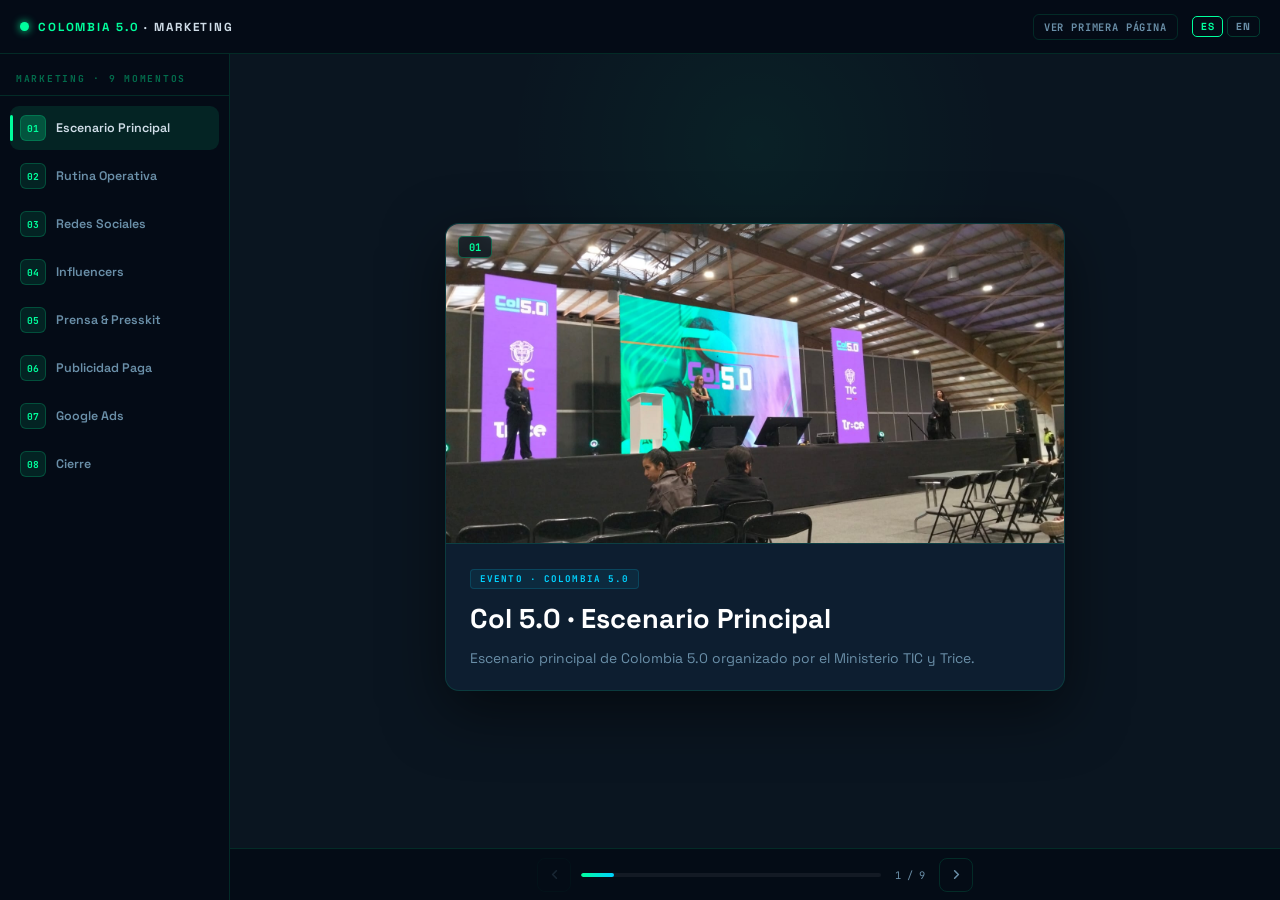
==== segunda.html @ 2297a35d "cambios realizados en la primera y segunda página, se agregaron enlaces para navegar entre ellas y s" ====
<!DOCTYPE html>
<html lang="es">
<head>
  <meta charset="UTF-8">
  <meta name="viewport" content="width=device-width, initial-scale=1.0">
  <title>Marketing de videojuegos 5.0</title>
  <link rel="preconnect" href="https://fonts.googleapis.com">
  <link rel="preconnect" href="https://fonts.gstatic.com" crossorigin>
  <link href="https://fonts.googleapis.com/css2?family=Space+Grotesk:wght@400;500;600;700;800&family=JetBrains+Mono:wght@400;700&display=swap" rel="stylesheet">
  <link rel="stylesheet" href="css/segunda.pagina.css">
</head>
<body>

<!-- TOP BAR -->
<header class="top-bar">
  <div style="display:flex;align-items:center;gap:12px;">
    <button class="burger" id="burger" aria-label="Menú">
      <span></span><span></span><span></span>
    </button>
    <div class="brand">
      <div class="brand-dot"></div>
      <span class="brand-txt"><em>Colombia 5.0</em> · Marketing</span>
    </div>
  </div>
  <div style="display:flex;align-items:center;gap:14px;">
    <a href="index.html" class="back-link" data-es="← Temas" data-en="← Topics"> ver primera página</a>
    <div class="lang-toggle">
      <button id="btn-es" class="active" onclick="setLang('es')">ES</button>
      <button id="btn-en" onclick="setLang('en')">EN</button>
    </div>
  </div>
</header>

<div class="layout">

  <!-- SIDEBAR -->
  <aside class="sidebar" id="sidebar">
    <div class="sidebar-header" data-es="Marketing · 9 momentos" data-en="Marketing · 9 moments">Marketing · 9 momentos</div>
    <ul class="nav-list">
      <li class="nav-item"><div class="nav-link active" onclick="goTo(0)" data-idx="0"><span class="nav-num">01</span><span class="nav-label" data-es="Escenario Principal" data-en="Main Stage">Escenario Principal</span></div></li>
      <li class="nav-item"><div class="nav-link" onclick="goTo(1)" data-idx="1"><span class="nav-num">02</span><span class="nav-label" data-es="Rutina Operativa" data-en="Operational Routine">Rutina Operativa</span></div></li>
      <li class="nav-item"><div class="nav-link" onclick="goTo(2)" data-idx="2"><span class="nav-num">03</span><span class="nav-label" data-es="Redes Sociales" data-en="Social Media">Redes Sociales</span></div></li>
      <li class="nav-item"><div class="nav-link" onclick="goTo(3)" data-idx="3"><span class="nav-num">04</span><span class="nav-label">Influencers</span></div></li>
      <li class="nav-item"><div class="nav-link" onclick="goTo(4)" data-idx="4"><span class="nav-num">05</span><span class="nav-label" data-es="Prensa & Presskit" data-en="Press & Presskit">Prensa & Presskit</span></div></li>
      <li class="nav-item"><div class="nav-link" onclick="goTo(5)" data-idx="5"><span class="nav-num">06</span><span class="nav-label" data-es="Publicidad Paga" data-en="Paid Advertising">Publicidad Paga</span></div></li>
      <li class="nav-item"><div class="nav-link" onclick="goTo(6)" data-idx="6"><span class="nav-num">07</span><span class="nav-label">Google Ads</span></div></li>
      <li class="nav-item"><div class="nav-link" onclick="goTo(8)" data-idx="8"><span class="nav-num">08</span><span class="nav-label" data-es="Cierre" data-en="Closing">Cierre</span></div></li>
    </ul>
  </aside>

  <div class="sidebar-overlay" id="overlay" onclick="closeSidebar()"></div>

  <!-- CONTENT -->
  <div class="content">

    <!-- ── 01 Escenario Principal ── -->
    <div class="slide active" id="slide-0">
      <div class="slide-card">
        <div class="img-slot" id="slot-0">
          <span class="slide-badge">01</span>
        <img src="img/Escenario Principal.jpeg"alt="Escenario Principal" onerror="imgErr(this)" style="width:100%;height:100%;object-fit:cover;display:block;transition:transform .5s ease;">
          </a>
          <div class="img-placeholder" id="ph-0" style="display:none">
            <svg viewBox="0 0 24 24" fill="none" stroke="currentColor" stroke-width="1.5"><rect x="3" y="3" width="18" height="18" rx="3"/><circle cx="8.5" cy="8.5" r="1.5"/><polyline points="21 15 16 10 5 21"/></svg>
            <span data-es="Imagen no disponible" data-en="Image unavailable">Imagen no disponible</span>
          </div>
        </div>
        <div class="slide-body">
          <span class="slide-tag" data-es="Evento · Colombia 5.0" data-en="Event · Colombia 5.0">Evento · Colombia 5.0</span>
          <h2 data-es="Col 5.0 · Escenario Principal" data-en="Col 5.0 · Main Stage">Col 5.0 · Escenario Principal</h2>
          <p data-es="Escenario principal de Colombia 5.0 organizado por el Ministerio TIC y Trice." data-en="Main stage of Colombia 5.0 organized by the Ministry of ICT and Trice.">Escenario principal de Colombia 5.0 organizado por el Ministerio TIC y Trice.</p>
        </div>
      </div>
    </div>

    <!-- ── 02 Rutina Operativa ── -->
    <div class="slide" id="slide-1">
      <div class="slide-card">
        <div class="img-slot" id="slot-1">
          <span class="slide-badge">02</span>
          <img src="img/ruta.jpeg" alt="Rutina Operativa" onerror="imgErr(this)" style="width:100%;height:100%;object-fit:cover;display:block;transition:transform .5s ease;">
          </a>
          <div class="img-placeholder" id="ph-1" style="display:none">
            <svg viewBox="0 0 24 24" fill="none" stroke="currentColor" stroke-width="1.5"><rect x="3" y="3" width="18" height="18" rx="3"/><circle cx="8.5" cy="8.5" r="1.5"/><polyline points="21 15 16 10 5 21"/></svg>
            <span data-es="Imagen no disponible" data-en="Image unavailable">Imagen no disponible</span>
          </div>
        </div>
        <div class="slide-body">
          <span class="slide-tag" data-es="Estrategia · Marketing" data-en="Strategy · Marketing">Estrategia · Marketing</span>
          <h2 data-es="Rutina Operativa" data-en="Operational Routine">Rutina Operativa</h2>
          <p data-es="Organización, Bloqueo de Agenda y Bajar a Ejecución." data-en="Organization, Agenda Blocking and Move to Execution.">Organización, Bloqueo de Agenda y Bajar a Ejecución.</p>
          <p data-es="El marketing NO es opcional, es parte del desarrollo." data-en="Marketing is NOT optional, it is part of development.">El marketing NO es opcional, es parte del desarrollo.</p>
        </div>
      </div>
    </div>

    <!-- ── 03 Redes Sociales ── -->
    <div class="slide" id="slide-2">
      <div class="slide-card">
        <div class="img-slot" id="slot-2">
          <span class="slide-badge">03</span>
          <img src="img/redes.jpeg" alt="Redes Sociales" onerror="imgErr(this)" style="width:100%;height:100%;object-fit:cover;display:block;transition:transform .5s ease;">
          <div class="img-placeholder" id="ph-2" style="display:none">
            <svg viewBox="0 0 24 24" fill="none" stroke="currentColor" stroke-width="1.5"><rect x="3" y="3" width="18" height="18" rx="3"/><circle cx="8.5" cy="8.5" r="1.5"/><polyline points="21 15 16 10 5 21"/></svg>
            <span data-es="Imagen no disponible" data-en="Image unavailable">Imagen no disponible</span>
          </div>
        </div>
        <div class="slide-body">
          <span class="slide-tag" data-es="Redes Sociales · Reddit" data-en="Social Media · Reddit">Redes Sociales · Reddit</span>
          <h2 data-es="8. Redes Sociales &amp; Reddit" data-en="8. Social Media &amp; Reddit">8. Redes Sociales &amp; Reddit</h2>
          <p>TikTok, IG Reels, YT Shorts, Twitter/Bsky.</p>
          <p data-es="Reddit orgánico y Reddit Ads para Steam Wishlists." data-en="Organic Reddit and Reddit Ads for Steam Wishlists.">Reddit orgánico y Reddit Ads para Steam Wishlists.</p>
        </div>
      </div>
    </div>

    <!-- ── 04 Influencers ── -->
    <div class="slide" id="slide-3">
      <div class="slide-card">
        <div class="img-slot" id="slot-3">
          <span class="slide-badge">04</span>
          <img src="img/influences.jpeg" alt="Influencers" onerror="imgErr(this)" style="width:100%;height:100%;object-fit:cover;display:block;transition:transform .5s ease;">
          <div class="img-placeholder" id="ph-3" style="display:none">
            <svg viewBox="0 0 24 24" fill="none" stroke="currentColor" stroke-width="1.5"><rect x="3" y="3" width="18" height="18" rx="3"/><circle cx="8.5" cy="8.5" r="1.5"/><polyline points="21 15 16 10 5 21"/></svg>
            <span data-es="Imagen no disponible" data-en="Image unavailable">Imagen no disponible</span>
          </div>
        </div>
        <div class="slide-body">
          <span class="slide-tag" data-es="Alcance · Comunidad" data-en="Reach · Community">Alcance · Comunidad</span>
          <h2>7. Influencers</h2>
          <p data-es="Contacto humano por Mail o Discord, acceso anticipado como incentivo." data-en="Human contact via Mail or Discord, early access as incentive.">Contacto humano por Mail o Discord, acceso anticipado como incentivo.</p>
          <p data-es="Y micro-influencers de nicho." data-en="And niche micro-influencers.">Y micro-influencers de nicho.</p>
        </div>
      </div>
    </div>

    <!-- ── 05 Prensa ── -->
    <div class="slide" id="slide-4">
      <div class="slide-card">
        <div class="img-slot" id="slot-4">
          <span class="slide-badge">05</span>
          <img src="img/prensa.jpeg" alt="Prensa" onerror="imgErr(this)" style="width:100%;height:100%;object-fit:cover;display:block;transition:transform .5s ease;">
          <div class="img-placeholder" id="ph-4" style="display:none">
            <svg viewBox="0 0 24 24" fill="none" stroke="currentColor" stroke-width="1.5"><rect x="3" y="3" width="18" height="18" rx="3"/><circle cx="8.5" cy="8.5" r="1.5"/><polyline points="21 15 16 10 5 21"/></svg>
            <span data-es="Imagen no disponible" data-en="Image unavailable">Imagen no disponible</span>
          </div>
        </div>
        <div class="slide-body">
          <span class="slide-tag" data-es="Prensa · Presskit" data-en="Press · Presskit">Prensa · Presskit</span>
          <h2 data-es="6. Prensa, Presskit &amp; Press Release" data-en="6. Press, Presskit &amp; Press Release">6. Prensa, Presskit &amp; Press Release</h2>
          <p data-es="Genera confianza y legitimidad." data-en="Build trust and legitimacy.">Genera confianza y legitimidad.</p>
          <p data-es="Presskit con Key Art, Screenshots y Trailer para IGN, GameRant y PCGamer." data-en="Presskit with Key Art, Screenshots and Trailer for IGN, GameRant and PCGamer.">Presskit con Key Art, Screenshots y Trailer para IGN, GameRant y PCGamer.</p>
        </div>
      </div>
    </div>

    <!-- ── 06 Publicidad Paga ── -->
    <div class="slide" id="slide-5">
      <div class="slide-card">
        <div class="img-slot" id="slot-5">
          <span class="slide-badge">06</span>
          <img src="img/pagos.jpeg" alt="Publicidad Paga" onerror="imgErr(this)" style="width:100%;height:100%;object-fit:cover;display:block;transition:transform .5s ease;">
          <div class="img-placeholder" id="ph-5" style="display:none">
            <svg viewBox="0 0 24 24" fill="none" stroke="currentColor" stroke-width="1.5"><rect x="3" y="3" width="18" height="18" rx="3"/><circle cx="8.5" cy="8.5" r="1.5"/><polyline points="21 15 16 10 5 21"/></svg>
            <span data-es="Imagen no disponible" data-en="Image unavailable">Imagen no disponible</span>
          </div>
        </div>
        <div class="slide-body">
          <span class="slide-tag" data-es="Publicidad · Ads" data-en="Advertising · Ads">Publicidad · Ads</span>
          <h2 data-es="9. Publicidad Paga · Ads" data-en="9. Paid Advertising · Ads">9. Publicidad Paga · Ads</h2>
          <p data-es="Impulsa tráfico de calidad a Steam para convertir en Wishlists." data-en="Drive quality traffic to Steam to convert into Wishlists.">Impulsa tráfico de calidad a Steam para convertir en Wishlists.</p>
          <p data-es="Segmentación para maximizar el ROI." data-en="Segmentation to maximize ROI.">Segmentación para maximizar el ROI.</p>
        </div>
      </div>
    </div>

    <!-- ── 07 Google Ads ── -->
    <div class="slide" id="slide-6">
      <div class="slide-card">
        <div class="img-slot" id="slot-6">
          cl <span class="slide-badge">07</span>
        <img src="img/ads.jpeg" alt="Google Ads" onerror="imgErr(this)" style="width:100%;height:100%;object-fit:cover;display:block;transition:transform .5s ease;">
          <div class="img-placeholder" id="ph-6" style="display:none">
            <svg viewBox="0 0 24 24" fill="none" stroke="currentColor" stroke-width="1.5"><rect x="3" y="3" width="18" height="18" rx="3"/><circle cx="8.5" cy="8.5" r="1.5"/><polyline points="21 15 16 10 5 21"/></svg>
            <span data-es="Imagen no disponible" data-en="Image unavailable">Imagen no disponible</span>
          </div>
        </div>
        <div class="slide-body">
          <span class="slide-tag" data-es="Datos · Google Ads" data-en="Data · Google Ads">Datos · Google Ads</span>
          <h2 data-es="Google Ads · Dashboard Real" data-en="Google Ads · Real Dashboard">Google Ads · Dashboard Real</h2>
          <p data-es="816 clics, 489K impresiones, CPC $1.50, costo $1.22K." data-en="816 clicks, 489K impressions, CPC $1.50, cost $1.22K.">816 clics, 489K impresiones, CPC $1.50, costo $1.22K.</p>
          <p data-es="Campañas reales mostradas en la charla." data-en="Real campaigns shown during the talk.">Campañas reales mostradas en la charla.</p>
        </div>
      </div>
    </div>


    <!-- ── 09 Cierre de Charla ── -->
    <div class="slide" id="slide-8">
      <div class="slide-card">
        <div class="img-slot" id="slot-8">
          <span class="slide-badge">09</span>
         <img src="img/gracias.jpeg" alt="Cierre de Charla" onerror="imgErr(this)" style="width:100%;height:100%;object-fit:cover;display:block;transition:transform .5s ease;">
          <div class="img-placeholder" id="ph-8" style="display:none">
            <svg viewBox="0 0 24 24" fill="none" stroke="currentColor" stroke-width="1.5"><rect x="3" y="3" width="18" height="18" rx="3"/><circle cx="8.5" cy="8.5" r="1.5"/><polyline points="21 15 16 10 5 21"/></svg>
            <span data-es="Imagen no disponible" data-en="Image unavailable">Imagen no disponible</span>
          </div>
        </div>
        <div class="slide-body">
          <span class="slide-tag" data-es="Cierre · Colombia 5.0" data-en="Closing · Colombia 5.0">Cierre · Colombia 5.0</span>
          <h2 data-es="¡Gracias! · Cierre de Charla" data-en="Thank You! · Talk Closing">¡Gracias! · Cierre de Charla</h2>
          <p data-es="Cierre de la charla de marketing para videojuegos indie." data-en="Closing of the indie video game marketing talk.">Cierre de la charla de marketing para videojuegos indie.</p>
          <p data-es="Loop Marketing en Colombia 5.0." data-en="Loop Marketing at Colombia 5.0.">Loop Marketing en Colombia 5.0.</p>
        </div>
      </div>
    </div>




 
  
    <div class="bottom-bar">
      <button class="arr-btn" id="btn-prev" onclick="goTo(current-1)" disabled>
        <svg viewBox="0 0 24 24" fill="none" stroke="currentColor" stroke-width="2.5" stroke-linecap="round" stroke-linejoin="round"><polyline points="15 18 9 12 15 6"/></svg>
      </button>
      <div class="progress-track">
        <div class="progress-fill" id="progress-fill" style="width:11.11%"></div>
      </div>
      <span class="counter" id="counter">1 / 9</span>
      <button class="arr-btn" id="btn-next" onclick="goTo(current+1)">
        <svg viewBox="0 0 24 24" fill="none" stroke="currentColor" stroke-width="2.5" stroke-linecap="round" stroke-linejoin="round"><polyline points="9 18 15 12 9 6"/></svg>
      </button>
    </div>

  </div><!-- /content -->
</div><!-- /layout -->

<script src="js/segunda.js"></script>
</body>
</html>
---- css/segunda.pagina.css ----
:root {
      --bg:        #0a1520;
      --bg2:       #0d1e30;
      --bg3:       #0f2236;
      --accent:    #00ff9d;
      --accent2:   #00d2ff;
      --text:      #d0dde8;
      --text-dim:  #6a8fa8;
      --border:    rgba(0,255,157,.13);
      --radius:    14px;
      --nav-w:     230px;
      --top-h:     54px;
      --font-main: 'Space Grotesk', sans-serif;
      --font-mono: 'JetBrains Mono', monospace;
    }
    *, *::before, *::after { box-sizing: border-box; margin: 0; padding: 0; }
    html, body { height: 100%; overflow: hidden; }
    body {
      background: var(--bg);
      color: var(--text);
      font-family: var(--font-main);
      -webkit-font-smoothing: antialiased;
      display: flex;
      flex-direction: column;
    }

    /* ════ TOP BAR ════ */
    .top-bar {
      height: var(--top-h);
      background: rgba(5,12,22,.97);
      border-bottom: 1px solid var(--border);
      backdrop-filter: blur(20px);
      display: flex;
      align-items: center;
      justify-content: space-between;
      padding: 0 20px;
      flex-shrink: 0;
      z-index: 200;
    }
    .brand { display: flex; align-items: center; gap: 9px; }
    .brand-dot {
      width: 9px; height: 9px; border-radius: 50%;
      background: var(--accent);
      box-shadow: 0 0 9px var(--accent);
      animation: pulse 2.5s ease-in-out infinite;
    }
    @keyframes pulse {
      0%,100%{ opacity:1; transform:scale(1); }
      50%    { opacity:.35; transform:scale(.65); }
    }
    .brand-txt {
      font-size: .73rem; font-weight: 800;
      letter-spacing: .16em; text-transform: uppercase; color: var(--text);
    }
    .brand-txt em { color: var(--accent); font-style: normal; }
    .back-link {
      font-family: var(--font-mono); font-size: .65rem; font-weight: 700;
      letter-spacing: .08em; text-transform: uppercase;
      color: var(--text-dim); text-decoration: none;
      border: 1px solid var(--border); border-radius: 6px;
      padding: 5px 10px; transition: color .2s, border-color .2s;
    }
    .back-link:hover { color: var(--accent); border-color: var(--accent); }
    .lang-toggle { display: flex; gap: 4px; }
    .lang-toggle button {
      background: none; border: 1px solid rgba(0,255,157,.2);
      color: var(--text-dim); border-radius: 5px; padding: 3px 8px;
      font-size: .64rem; font-weight: 700; cursor: pointer;
      font-family: var(--font-main); letter-spacing: .08em;
      transition: border-color .2s, color .2s;
    }
    .lang-toggle button.active,
    .lang-toggle button:hover { border-color: var(--accent); color: var(--accent); }
    .burger {
      display: none; flex-direction: column; gap: 5px;
      width: 34px; height: 34px;
      background: none; border: none; cursor: pointer; padding: 5px;
    }
    .burger span {
      display: block; width: 100%; height: 2px;
      background: var(--text-dim); border-radius: 2px;
      transition: transform .3s, opacity .3s;
    }
    .burger.open span:nth-child(1){ transform: translateY(7px) rotate(45deg); }
    .burger.open span:nth-child(2){ opacity: 0; }
    .burger.open span:nth-child(3){ transform: translateY(-7px) rotate(-45deg); }

    /* ════ LAYOUT ════ */
    .layout { display: flex; flex: 1; overflow: hidden; position: relative; }

    /* ════ SIDEBAR ════ */
    .sidebar {
      width: var(--nav-w); flex-shrink: 0;
      background: rgba(5,12,22,.98);
      border-right: 1px solid var(--border);
      display: flex; flex-direction: column;
      overflow-y: auto;
      scrollbar-width: thin;
      scrollbar-color: rgba(0,255,157,.15) transparent;
      z-index: 100; transition: transform .3s ease;
    }
    .sidebar::-webkit-scrollbar { width: 4px; }
    .sidebar::-webkit-scrollbar-thumb { background: rgba(0,255,157,.15); border-radius: 2px; }
    .sidebar-header {
      padding: 18px 16px 10px;
      font-family: var(--font-mono);
      font-size: .6rem; font-weight: 700;
      letter-spacing: .18em; text-transform: uppercase;
      color: rgba(0,255,157,.4);
      border-bottom: 1px solid var(--border);
    }
    .nav-list { list-style: none; padding: 8px 0; flex: 1; }
    .nav-item { padding: 2px 10px; }
    .nav-link {
      display: flex; align-items: center; gap: 10px;
      padding: 9px 10px; border-radius: 9px;
      cursor: pointer; transition: background .2s; position: relative;
    }
    .nav-link:hover { background: rgba(0,255,157,.06); }
    .nav-link.active { background: rgba(0,255,157,.1); }
    .nav-link.active::before {
      content: ''; position: absolute; left: 0; top: 20%; bottom: 20%;
      width: 3px; background: var(--accent); border-radius: 2px;
    }
    .nav-num {
      font-family: var(--font-mono); font-size: .6rem; font-weight: 700;
      color: var(--accent); background: rgba(0,255,157,.1);
      border: 1px solid rgba(0,255,157,.2);
      width: 26px; height: 26px; border-radius: 6px;
      display: flex; align-items: center; justify-content: center;
      flex-shrink: 0; transition: background .2s;
    }
    .nav-link.active .nav-num { background: rgba(0,255,157,.22); }
    .nav-label {
      font-size: .78rem; font-weight: 600; color: var(--text-dim);
      line-height: 1.2; transition: color .2s;
    }
    .nav-link:hover .nav-label,
    .nav-link.active .nav-label { color: var(--text); }

    /* ════ CONTENT ════ */
    .content { flex: 1; overflow: hidden; position: relative; }

    /* ════ SLIDES ════ */
    .slide {
      position: absolute; inset: 0;
      display: flex; align-items: center; justify-content: center;
      padding: 24px 32px 64px;
      opacity: 0; transform: translateX(32px);
      pointer-events: none;
      transition: opacity .38s ease, transform .38s ease;
    }
    .slide.active { opacity: 1; transform: translateX(0); pointer-events: auto; }
    .slide.exit-left { opacity: 0; transform: translateX(-32px); }
    .slide::before {
      content: ''; position: absolute;
      top: -160px; left: 50%; transform: translateX(-50%);
      width: 500px; height: 500px;
      background: radial-gradient(circle, rgba(0,255,157,.05) 0%, transparent 70%);
      pointer-events: none;
    }

    /* ════ CARD ════ */
    .slide-card {
      background: var(--bg2);
      border: 1px solid var(--border);
      border-radius: var(--radius);
      overflow: hidden;
      width: 100%; max-width: 620px;
      display: flex; flex-direction: column;
      box-shadow: 0 20px 60px rgba(0,0,0,.5);
      max-height: calc(100vh - var(--top-h) - 56px);
    }

    /* ════ IMAGE SLOT ════ */
    .img-slot {
      width: 100%; height: 320px;
      background: var(--bg3);
      border-bottom: 1px solid var(--border);
      position: relative;
      flex-shrink: 0;
      overflow: hidden;
    }

    /* Placeholder shown when no image / image fails */
    .img-placeholder {
      position: absolute; inset: 0;
      display: flex; flex-direction: column;
      align-items: center; justify-content: center;
      gap: 10px;
      color: var(--text-dim);
      font-family: var(--font-mono);
      font-size: .68rem; letter-spacing: .12em; text-transform: uppercase;
    }
    .img-placeholder svg {
      width: 40px; height: 40px;
      color: rgba(0,255,157,.25);
    }
    .img-placeholder span { opacity: .5; }

    /* Dashed border frame inside slot */
    .img-frame {
      position: absolute; inset: 12px;
      border: 2px dashed rgba(0,255,157,.15);
      border-radius: 8px;
      pointer-events: none;
    }

    /* Real image on top of placeholder */
    .img-slot img.card-img {
      position: absolute; inset: 0;
      width: 100%; height: 100%;
      object-fit: cover; display: block;
      transition: transform .6s ease, opacity .3s;
      opacity: 0; /* hidden until loaded */
    }
    .img-slot img.card-img.loaded { opacity: 1; }
    .slide.active .img-slot img.card-img.loaded { transform: scale(1.04); }

    /* upload button */
    .img-upload-btn {
      position: absolute; bottom: 10px; right: 10px;
      background: rgba(10,21,32,.85);
      border: 1px solid rgba(0,255,157,.3);
      color: var(--accent);
      font-family: var(--font-mono); font-size: .6rem; font-weight: 700;
      letter-spacing: .1em; text-transform: uppercase;
      padding: 5px 11px; border-radius: 6px;
      cursor: pointer; backdrop-filter: blur(6px);
      transition: background .2s, border-color .2s;
      z-index: 3;
    }
    .img-upload-btn:hover {
      background: rgba(0,255,157,.12);
      border-color: var(--accent);
    }
    .img-upload-input { display: none; }

    /* badge */
    .slide-badge {
      position: absolute; top: 12px; left: 12px;
      font-family: var(--font-mono); font-size: .65rem; font-weight: 700;
      color: var(--accent);
      background: rgba(10,21,32,.82);
      border: 1px solid rgba(0,255,157,.3);
      padding: 3px 10px; border-radius: 5px;
      z-index: 4; backdrop-filter: blur(6px);
    }

    /* ════ CARD BODY ════ */
    .slide-body { padding: 22px 24px 20px; overflow-y: auto; }
    .slide-tag {
      display: inline-block;
      font-family: var(--font-mono); font-size: .58rem; font-weight: 700;
      letter-spacing: .12em; text-transform: uppercase;
      color: var(--accent2);
      background: rgba(0,210,255,.07);
      border: 1px solid rgba(0,210,255,.16);
      padding: 3px 9px; border-radius: 4px; margin-bottom: 12px;
    }
    .slide-body h2 {
      font-size: clamp(1.2rem, 2.5vw, 1.7rem);
      font-weight: 800; color: #fff; margin-bottom: 11px;
    }
    .slide-body p {
      font-size: .87rem; color: var(--text-dim);
      line-height: 1.72; margin-bottom: 8px;
    }
    .slide-body p:last-child { margin-bottom: 0; }

    /* ════ BOTTOM BAR ════ */
    .bottom-bar {
      position: absolute; bottom: 0; left: 0; right: 0;
      height: 52px;
      background: rgba(5,12,22,.93);
      border-top: 1px solid var(--border);
      backdrop-filter: blur(12px);
      display: flex; align-items: center; justify-content: center;
      gap: 10px; z-index: 10;
    }
    .arr-btn {
      background: none; border: 1px solid var(--border);
      color: var(--text-dim); width: 34px; height: 34px;
      border-radius: 8px; cursor: pointer;
      display: flex; align-items: center; justify-content: center;
      transition: border-color .2s, color .2s, background .2s; flex-shrink: 0;
    }
    .arr-btn:hover:not(:disabled) {
      border-color: var(--accent); color: var(--accent);
      background: rgba(0,255,157,.06);
    }
    .arr-btn:disabled { opacity: .2; cursor: default; }
    .arr-btn svg { width: 15px; height: 15px; }
    .progress-track {
      flex: 1; max-width: 300px; height: 4px;
      background: rgba(255,255,255,.06); border-radius: 2px; overflow: hidden;
    }
    .progress-fill {
      height: 100%;
      background: linear-gradient(90deg, var(--accent), var(--accent2));
      border-radius: 2px; transition: width .38s ease;
    }
    .counter {
      font-family: var(--font-mono); font-size: .65rem; color: var(--text-dim);
      white-space: nowrap; min-width: 38px; text-align: center;
    }

    /* ════ MOBILE ════ */
    .sidebar-overlay {
      display: none; position: fixed; inset: 0; top: var(--top-h);
      background: rgba(0,0,0,.6); z-index: 99;
    }
    .sidebar-overlay.open { display: block; }

    @media (max-width: 700px) {
      :root { --nav-w: 200px; }
      .sidebar {
        position: fixed; top: var(--top-h); bottom: 0; left: 0;
        transform: translateX(-100%); z-index: 100;
      }
      .sidebar.open { transform: translateX(0); }
      .burger { display: flex; }
      .slide { padding: 14px 14px 60px; }
      .img-slot { height: 220px; }
      .slide-body { padding: 16px 15px; }
    }
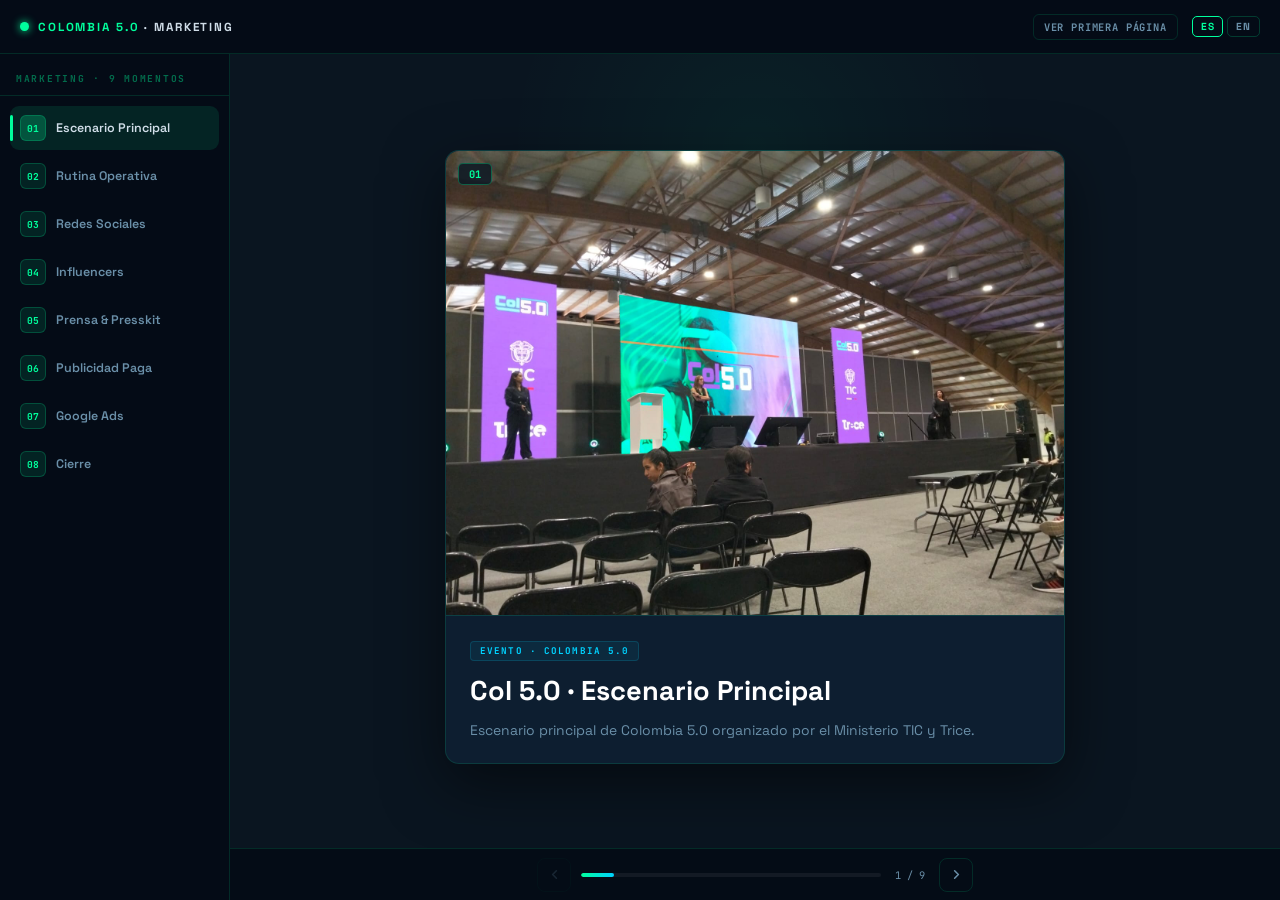
==== commit 4dead654: "cambios" ====
--- a/segunda.html
+++ b/segunda.html
@@ -214,7 +214,17 @@
         </div>
       </div>
     </div>
-
+<!-- ── 10 El Equipo ── -->
+<div class="slide" id="slide-9">
+  <div class="slide-card">
+    <div class="img-slot" id="slot-9">
+      <span class="slide-badge">10</span>
+      <video controls style="width:50%; height:auto; border-radius:8px; display:block; margin:auto;">
+        <source src="video/kevin.mp4" type="video/mp4">
+      </video>
+    </div>
+  </div>
+</div>
 
 
 
@@ -233,6 +243,10 @@
       </button>
     </div>
 
+    </div>
+  </div>
+
+
   </div><!-- /content -->
 </div><!-- /layout -->
 
--- a/css/segunda.pagina.css
+++ b/css/segunda.pagina.css
@@ -173,14 +173,23 @@
     }
 
     /* ════ IMAGE SLOT ════ */
-    .img-slot {
-      width: 100%; height: 320px;
-      background: var(--bg3);
-      border-bottom: 1px solid var(--border);
-      position: relative;
-      flex-shrink: 0;
-      overflow: hidden;
-    }
+.img-slot{
+    width: 100%;
+    height: auto;
+    min-height: 320px;
+    background: var(--bg3);
+    border-bottom: 1px solid var(--border);
+    position: relative;
+    flex-shrink: 0;
+    overflow: visible;
+}
+
+.img-slot video{
+    width: 75%;
+    height: auto;
+    display: block;
+    margin: 0 auto;
+}
 
     /* Placeholder shown when no image / image fails */
     .img-placeholder {
